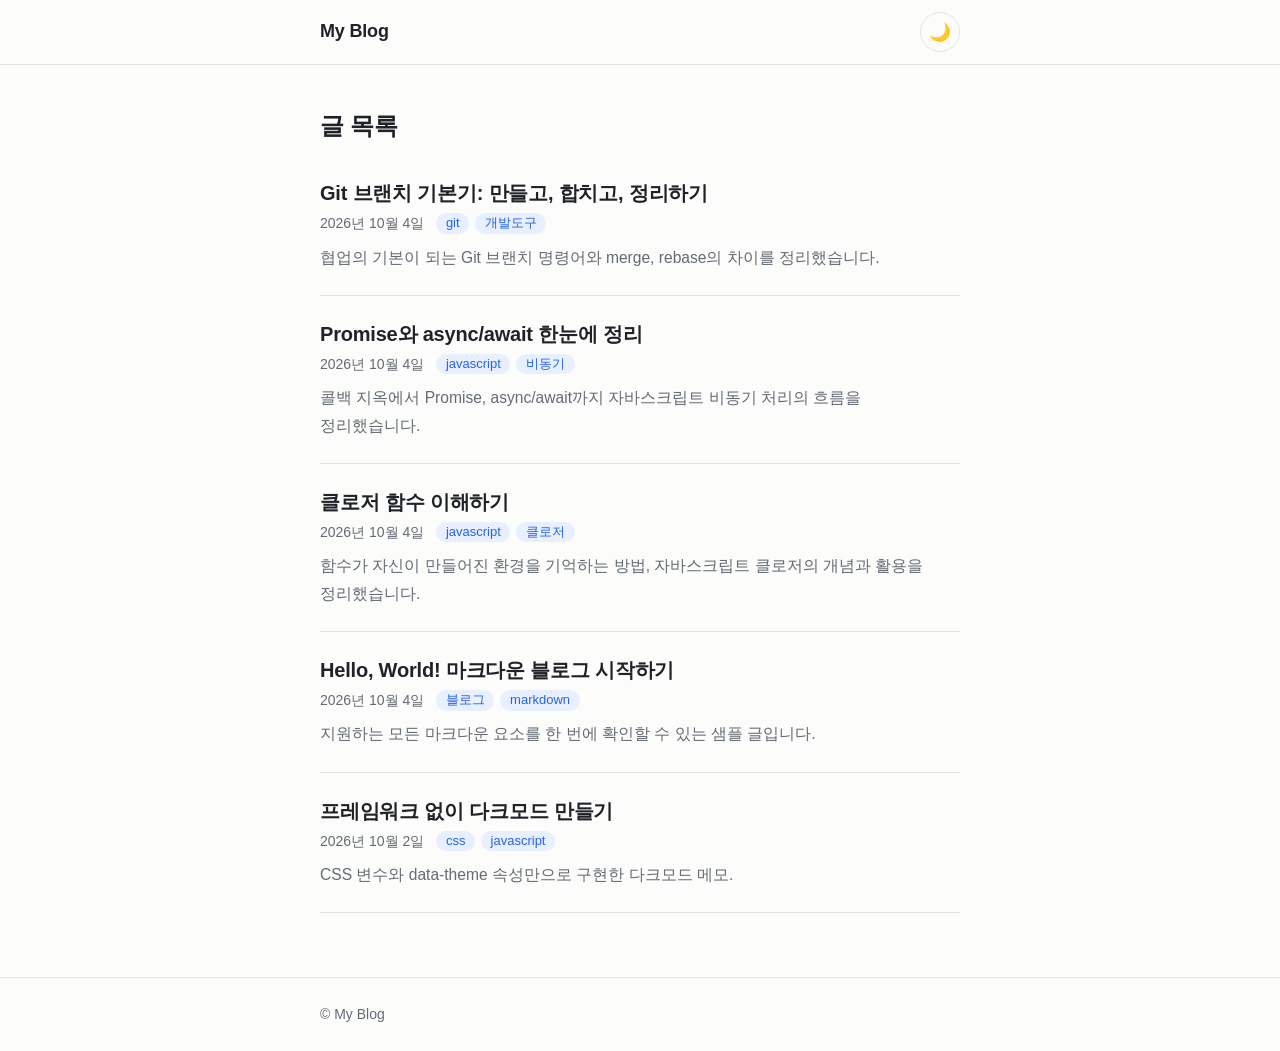
==== index.html @ c4311cda "블로그초기완성 Co-Authored-By: Claude Sonnet 5.5 <noreply@anthropic.com>" ====
<!doctype html>
<html lang="ko">
<head>
  <meta charset="utf-8">
  <meta name="viewport" content="width=device-width, initial-scale=1">
  <meta name="color-scheme" content="light dark">
  <title>My Blog</title>
  <meta name="description" content="마크다운으로 쓰는 블로그">
  <script>
    // FOUC 방지: CSS 로드 전에 저장된 테마를 적용
    try {
      var t = localStorage.getItem('theme');
      if (t === 'light' || t === 'dark') document.documentElement.dataset.theme = t;
    } catch (e) {}
  </script>
  <link rel="stylesheet" href="css/base.css">
  <link rel="stylesheet" href="css/layout.css">
  <link rel="stylesheet" href="css/markdown.css">
</head>
<body>
  <header class="site-header">
    <div class="container site-header__inner">
      <a class="site-title" href="index.html">My Blog</a>
      <button class="theme-toggle" type="button" aria-label="테마 전환"></button>
    </div>
  </header>

  <main class="site-main">
    <div class="container" id="app">
      <h1 class="page-heading">글 목록</h1>
      <ul class="post-list" id="post-list"></ul>
    </div>
  </main>

  <footer class="site-footer">
    <div class="container">© My Blog</div>
  </footer>

  <script type="module" src="js/app.js"></script>
</body>
</html>
---- css/base.css ----
/* 테마 토큰: 색상은 여기서만 정의하고 다른 파일은 변수만 참조한다 */
:root {
  --bg: #fcfcfb;
  --surface: #f4f4f1;
  --text: #1f2328;
  --text-muted: #636b74;
  --border: #e4e4e0;
  --accent: #2563eb;
  --accent-soft: #e8efff;
  --code-bg: #f1f1ee;
  --quote-bar: #c9ccd1;

  --font-sans: -apple-system, BlinkMacSystemFont, "Apple SD Gothic Neo", "Pretendard",
    "Noto Sans KR", "Segoe UI", Roboto, sans-serif;
  --font-mono: ui-monospace, SFMono-Regular, Menlo, Consolas, monospace;

  --content-width: 42rem;
  --radius: 8px;
  color-scheme: light;
}

:root[data-theme="dark"] {
  --bg: #121315;
  --surface: #1b1c1f;
  --text: #e6e7e9;
  --text-muted: #9aa0a8;
  --border: #2c2e33;
  --accent: #7aa7ff;
  --accent-soft: #1c2840;
  --code-bg: #1d1f23;
  --quote-bar: #44474d;
  color-scheme: dark;
}

/* 저장된 선택이 없을 때만 시스템 설정을 따른다 (theme.js가 data-theme을 설정) */
@media (prefers-color-scheme: dark) {
  :root:not([data-theme]) {
    --bg: #121315;
    --surface: #1b1c1f;
    --text: #e6e7e9;
    --text-muted: #9aa0a8;
    --border: #2c2e33;
    --accent: #7aa7ff;
    --accent-soft: #1c2840;
    --code-bg: #1d1f23;
    --quote-bar: #44474d;
    color-scheme: dark;
  }
}

*,
*::before,
*::after {
  box-sizing: border-box;
}

html {
  -webkit-text-size-adjust: 100%;
}

body {
  margin: 0;
  background: var(--bg);
  color: var(--text);
  font-family: var(--font-sans);
  font-size: 1.0625rem;
  line-height: 1.75;
  word-break: keep-all;
  overflow-wrap: anywhere;
  -webkit-font-smoothing: antialiased;
}

a {
  color: var(--accent);
  text-underline-offset: 3px;
}

:focus-visible {
  outline: 2px solid var(--accent);
  outline-offset: 2px;
  border-radius: 4px;
}

img {
  max-width: 100%;
  height: auto;
}

@media (prefers-reduced-motion: reduce) {
  * {
    transition: none !important;
    animation: none !important;
    scroll-behavior: auto !important;
  }
}
---- css/layout.css ----
.container {
  width: 100%;
  max-width: var(--content-width);
  margin: 0 auto;
  padding: 0 1rem;
}

.site-header {
  border-bottom: 1px solid var(--border);
}

.site-header__inner {
  display: flex;
  align-items: center;
  justify-content: space-between;
  min-height: 4rem;
}

.site-title {
  color: var(--text);
  font-size: 1.125rem;
  font-weight: 700;
  text-decoration: none;
  letter-spacing: -0.01em;
}

.theme-toggle {
  display: inline-flex;
  align-items: center;
  justify-content: center;
  width: 2.5rem;
  height: 2.5rem;
  border: 1px solid var(--border);
  border-radius: 50%;
  background: transparent;
  color: var(--text);
  font-size: 1.1rem;
  cursor: pointer;
  transition: background 0.15s;
}

.theme-toggle:hover {
  background: var(--surface);
}

.site-main {
  padding: 2.5rem 0 4rem;
  min-height: 60vh;
}

.site-footer {
  border-top: 1px solid var(--border);
  padding: 1.5rem 0;
  color: var(--text-muted);
  font-size: 0.875rem;
}

.page-heading {
  margin: 0 0 2rem;
  font-size: 1.5rem;
  letter-spacing: -0.01em;
}

/* 글 목록 */
.post-list {
  list-style: none;
  margin: 0;
  padding: 0;
}

.post-item {
  padding: 1.5rem 0;
  border-bottom: 1px solid var(--border);
}

.post-item:first-child {
  padding-top: 0;
}

.post-item__title {
  margin: 0 0 0.25rem;
  font-size: 1.25rem;
  line-height: 1.4;
  letter-spacing: -0.01em;
}

.post-item__title a {
  color: var(--text);
  text-decoration: none;
}

.post-item__title a:hover {
  color: var(--accent);
}

.post-item__summary {
  margin: 0.5rem 0 0;
  color: var(--text-muted);
  font-size: 0.975rem;
}

.post-meta {
  display: flex;
  flex-wrap: wrap;
  align-items: center;
  gap: 0.25rem 0.75rem;
  color: var(--text-muted);
  font-size: 0.875rem;
}

.tags {
  display: flex;
  flex-wrap: wrap;
  gap: 0.375rem;
  list-style: none;
  margin: 0;
  padding: 0;
}

.tag {
  padding: 0 0.6rem;
  border-radius: 999px;
  background: var(--accent-soft);
  color: var(--accent);
  font-size: 0.8125rem;
  line-height: 1.6;
}

/* 글 상세 */
.post-header {
  margin-bottom: 2.5rem;
}

.post-title {
  margin: 0 0 0.75rem;
  font-size: 2rem;
  line-height: 1.3;
  letter-spacing: -0.02em;
}

.back-link {
  display: inline-block;
  margin-top: 3rem;
  color: var(--text-muted);
  text-decoration: none;
}

.back-link:hover {
  color: var(--accent);
}

.notice {
  padding: 2rem 0;
  color: var(--text-muted);
  text-align: center;
}

@media (max-width: 480px) {
  .post-title {
    font-size: 1.625rem;
  }
}
---- css/markdown.css ----
.prose > :first-child {
  margin-top: 0;
}

.prose h1,
.prose h2,
.prose h3,
.prose h4,
.prose h5,
.prose h6 {
  margin: 2.25em 0 0.6em;
  line-height: 1.35;
  letter-spacing: -0.015em;
  scroll-margin-top: 1rem;
}

.prose h1 { font-size: 1.75rem; }
.prose h2 { font-size: 1.5rem; padding-bottom: 0.3em; border-bottom: 1px solid var(--border); }
.prose h3 { font-size: 1.25rem; }
.prose h4 { font-size: 1.0625rem; }
.prose h5,
.prose h6 { font-size: 1rem; color: var(--text-muted); }

.prose p,
.prose ul,
.prose ol,
.prose blockquote,
.prose pre,
.prose .table-wrap {
  margin: 1.25em 0;
}

.prose ul,
.prose ol {
  padding-left: 1.5em;
}

.prose li {
  margin: 0.25em 0;
}

.prose li > ul,
.prose li > ol {
  margin: 0.25em 0;
}

.prose .task-item {
  list-style: none;
  margin-left: -1.5em;
}

.prose .task-item input {
  margin-right: 0.5em;
}

.prose blockquote {
  padding: 0.1em 1.1em;
  border-left: 3px solid var(--quote-bar);
  color: var(--text-muted);
}

.prose hr {
  margin: 2.5em 0;
  border: 0;
  border-top: 1px solid var(--border);
}

.prose code {
  padding: 0.15em 0.4em;
  border-radius: 4px;
  background: var(--code-bg);
  font-family: var(--font-mono);
  font-size: 0.875em;
  word-break: break-word;
}

.prose pre {
  padding: 1rem 1.1rem;
  border: 1px solid var(--border);
  border-radius: var(--radius);
  background: var(--code-bg);
  overflow-x: auto;
  line-height: 1.6;
  word-break: normal;
  overflow-wrap: normal;
}

.prose pre code {
  padding: 0;
  background: none;
  font-size: 0.875rem;
  word-break: normal;
}

.prose .table-wrap {
  overflow-x: auto;
}

.prose table {
  width: 100%;
  border-collapse: collapse;
  font-size: 0.95rem;
}

.prose th,
.prose td {
  padding: 0.55em 0.85em;
  border: 1px solid var(--border);
  text-align: left;
}

.prose th {
  background: var(--surface);
  font-weight: 600;
}

.prose img {
  display: block;
  margin: 1.5em auto;
  border-radius: var(--radius);
}

.prose a {
  text-decoration-thickness: 1px;
}
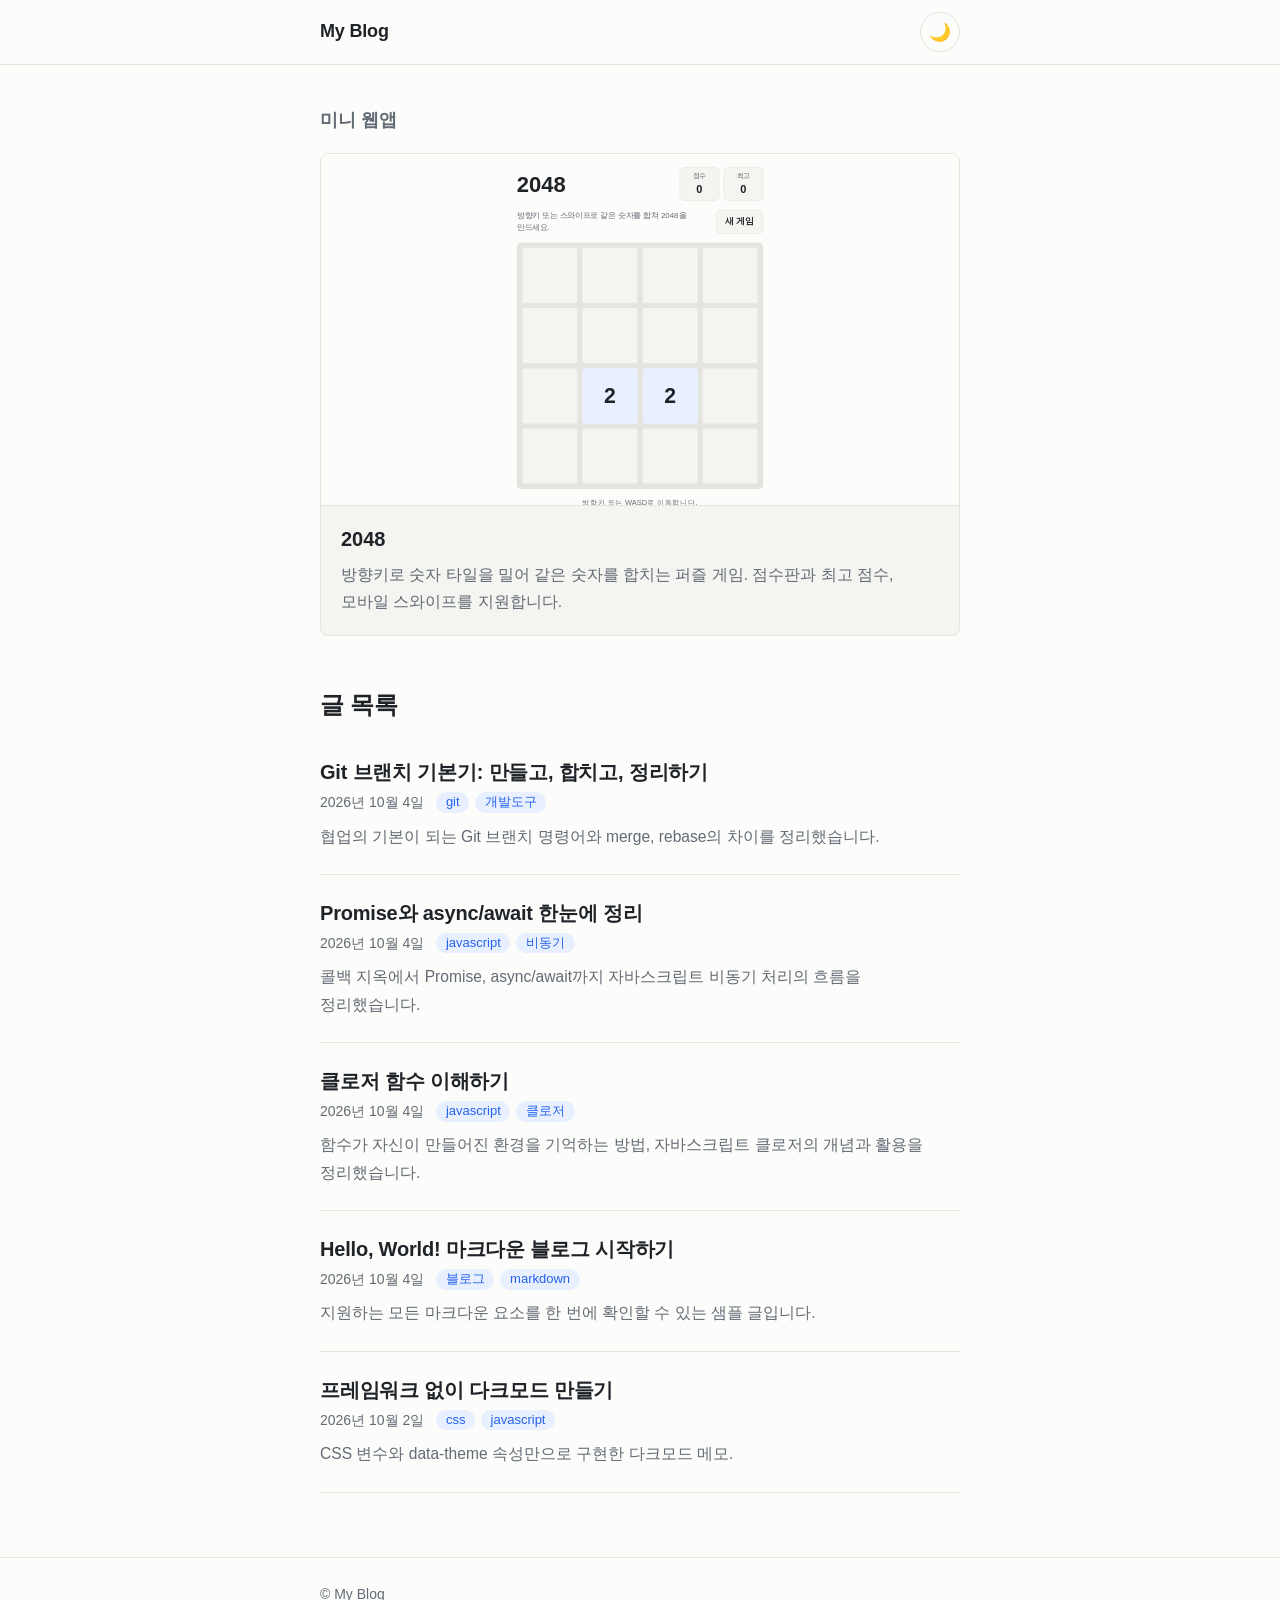
==== commit 56af8a6b: "2048 게임 추가 및 블로그 메인에 웹앱 카드 임베드 - apps/2048: 방향키·스와이프 조작, 점수판, 최고 점수 저장, 게임 오버/2048 달성 - spec.md, rev" ====
--- a/index.html
+++ b/index.html
@@ -27,6 +27,19 @@
 
   <main class="site-main">
     <div class="container" id="app">
+      <section class="apps" aria-labelledby="apps-heading">
+        <h2 class="section-heading" id="apps-heading">미니 웹앱</h2>
+        <article class="app-card">
+          <div class="app-card__preview">
+            <iframe src="apps/2048/" title="2048 게임 미리보기" loading="lazy" tabindex="-1" scrolling="no"></iframe>
+          </div>
+          <div class="app-card__body">
+            <h3 class="app-card__title"><a class="app-card__link" href="apps/2048/">2048</a></h3>
+            <p class="app-card__desc">방향키로 숫자 타일을 밀어 같은 숫자를 합치는 퍼즐 게임. 점수판과 최고 점수, 모바일 스와이프를 지원합니다.</p>
+          </div>
+        </article>
+      </section>
+
       <h1 class="page-heading">글 목록</h1>
       <ul class="post-list" id="post-list"></ul>
     </div>
--- a/css/layout.css
+++ b/css/layout.css
@@ -61,6 +61,75 @@
   letter-spacing: -0.01em;
 }
 
+/* 미니 웹앱 카드 */
+.apps {
+  margin-bottom: 3rem;
+}
+
+.section-heading {
+  margin: 0 0 1rem;
+  font-size: 1.125rem;
+  color: var(--text-muted);
+}
+
+.app-card {
+  position: relative;
+  overflow: hidden;
+  border: 1px solid var(--border);
+  border-radius: var(--radius);
+  background: var(--surface);
+  transition: border-color 0.15s;
+}
+
+.app-card:hover,
+.app-card:focus-within {
+  border-color: var(--accent);
+}
+
+.app-card__preview {
+  height: 22rem;
+  overflow: hidden;
+  border-bottom: 1px solid var(--border);
+  background: var(--bg);
+}
+
+/* 미리보기는 클릭을 가로채지 않게 하고, 카드 전체를 링크로 만든다 */
+.app-card__preview iframe {
+  display: block;
+  width: 181.8%;
+  height: 181.8%;
+  border: 0;
+  pointer-events: none;
+  transform: scale(0.55);
+  transform-origin: top left;
+}
+
+.app-card__body {
+  padding: 1rem 1.25rem 1.25rem;
+}
+
+.app-card__title {
+  margin: 0 0 0.25rem;
+  font-size: 1.25rem;
+}
+
+.app-card__link {
+  color: var(--text);
+  text-decoration: none;
+}
+
+.app-card__link::after {
+  content: "";
+  position: absolute;
+  inset: 0;
+}
+
+.app-card__desc {
+  margin: 0;
+  color: var(--text-muted);
+  font-size: 0.975rem;
+}
+
 /* 글 목록 */
 .post-list {
   list-style: none;
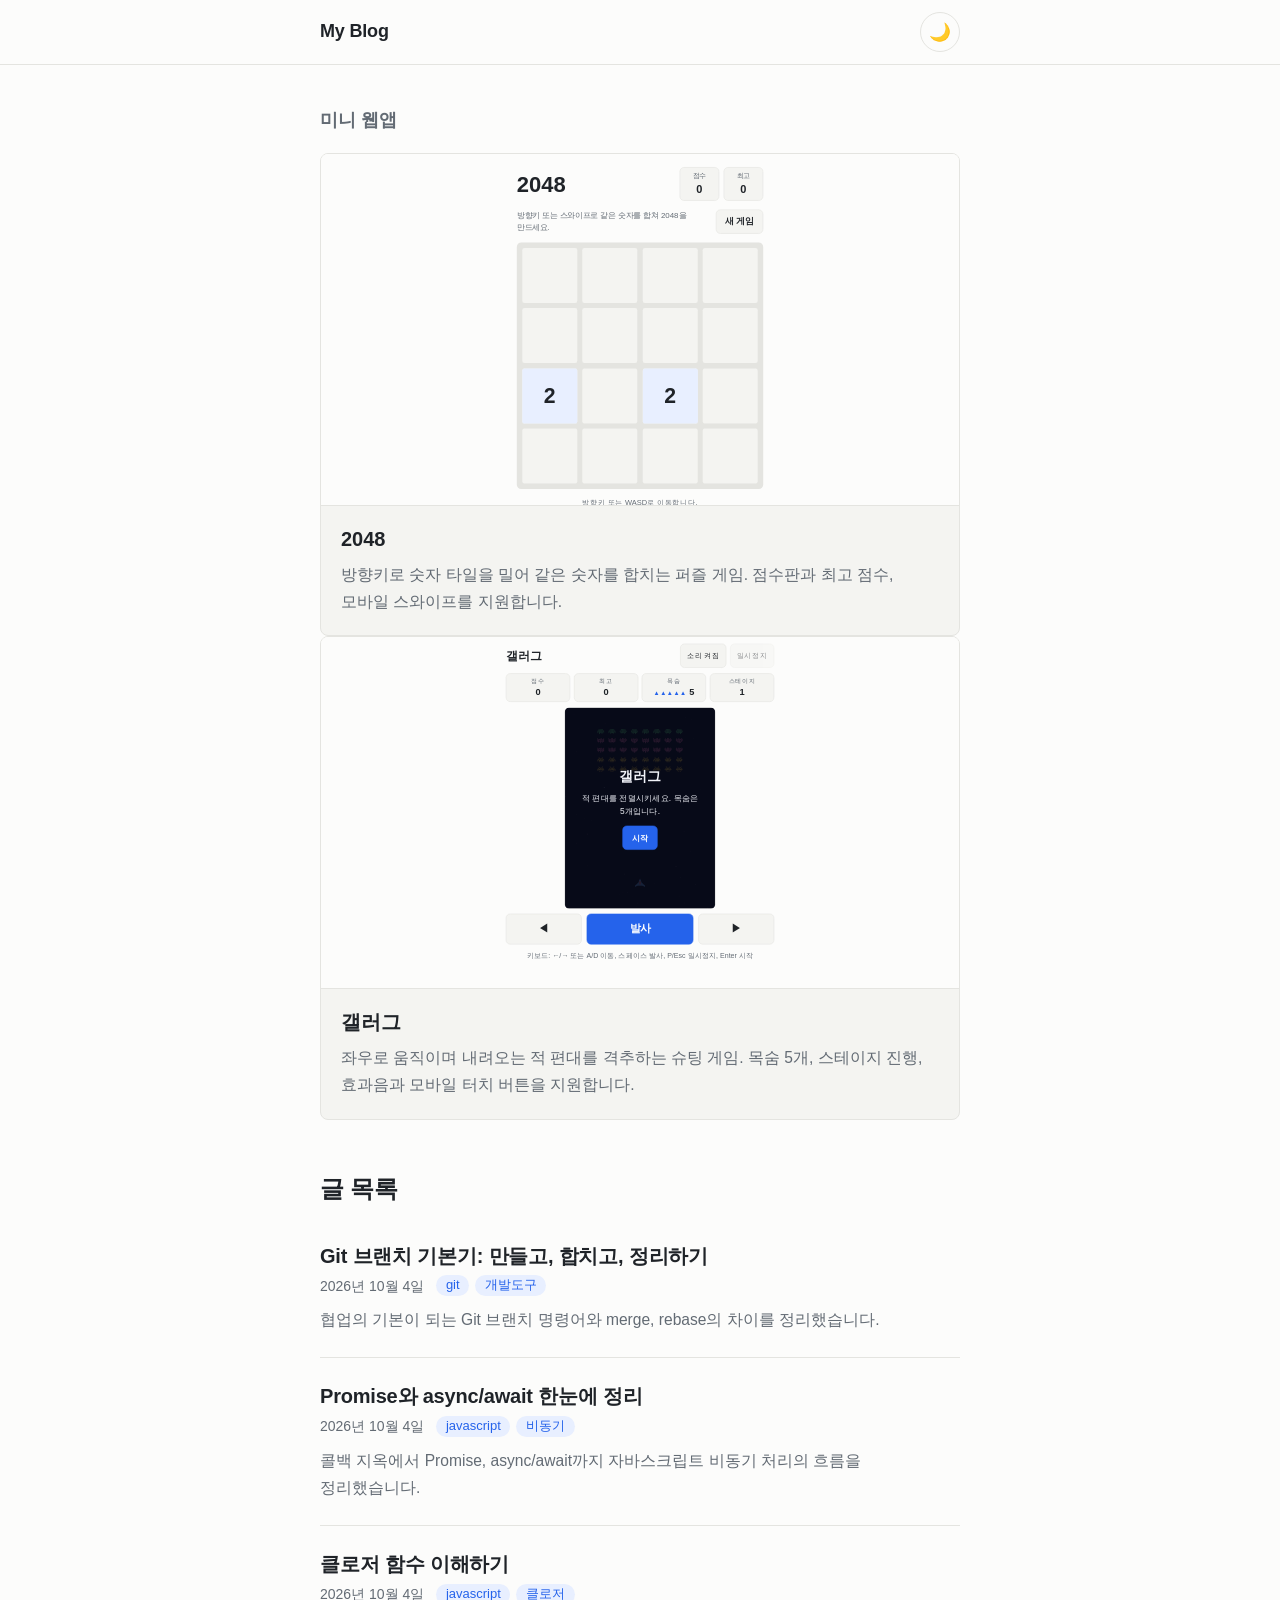
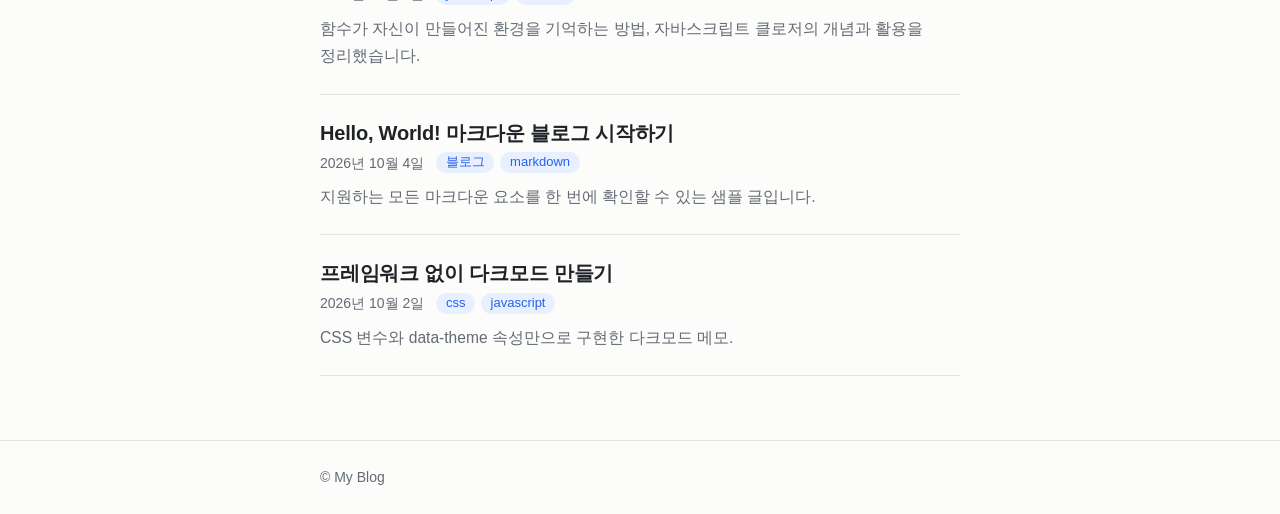
==== commit b3448e5a: "갤러그 게임 추가 및 블로그 메인에 웹앱 카드 임베드 목숨 5개, 스테이지 진행, WebAudio 효과음, 모바일 터치 버튼 지원.  Co-Authored-By: Claude So" ====
--- a/index.html
+++ b/index.html
@@ -38,6 +38,15 @@
             <p class="app-card__desc">방향키로 숫자 타일을 밀어 같은 숫자를 합치는 퍼즐 게임. 점수판과 최고 점수, 모바일 스와이프를 지원합니다.</p>
           </div>
         </article>
+        <article class="app-card">
+          <div class="app-card__preview">
+            <iframe src="apps/galaga/" title="갤러그 게임 미리보기" loading="lazy" tabindex="-1" scrolling="no"></iframe>
+          </div>
+          <div class="app-card__body">
+            <h3 class="app-card__title"><a class="app-card__link" href="apps/galaga/">갤러그</a></h3>
+            <p class="app-card__desc">좌우로 움직이며 내려오는 적 편대를 격추하는 슈팅 게임. 목숨 5개, 스테이지 진행, 효과음과 모바일 터치 버튼을 지원합니다.</p>
+          </div>
+        </article>
       </section>
 
       <h1 class="page-heading">글 목록</h1>
